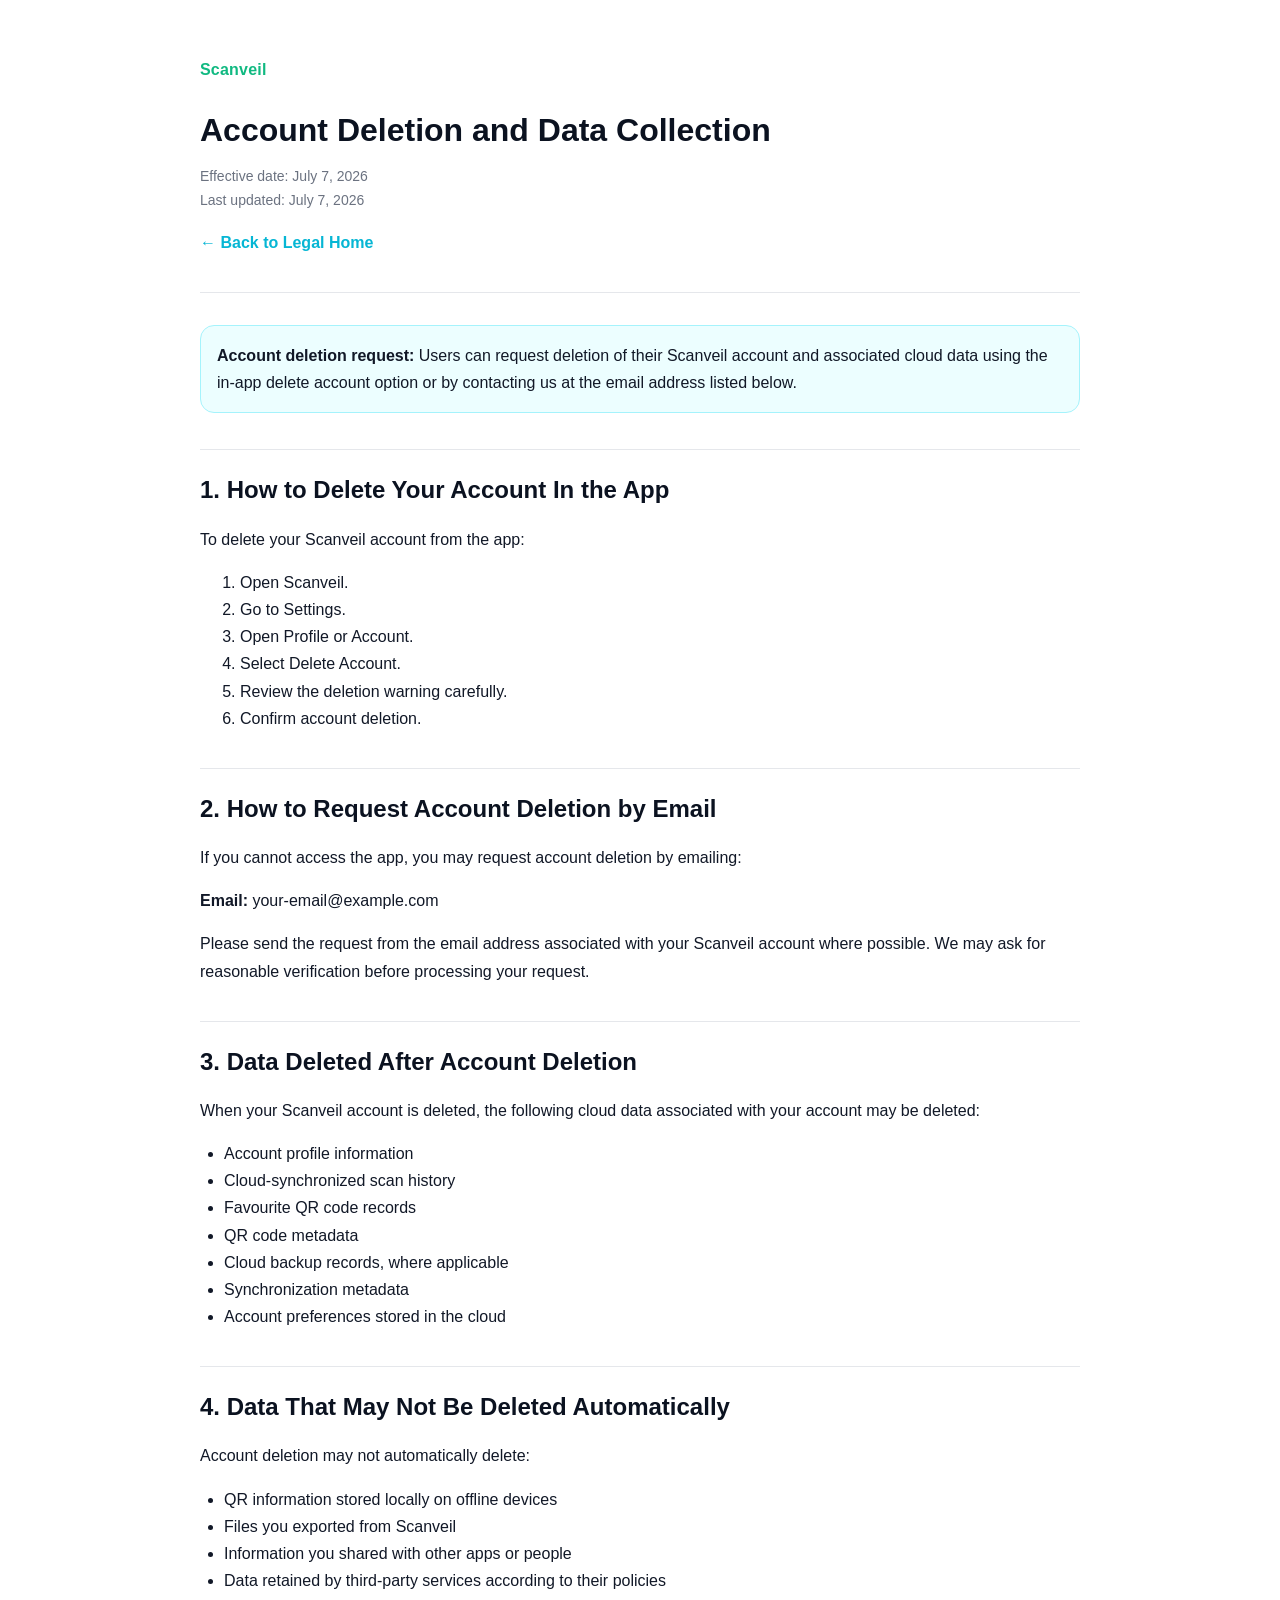
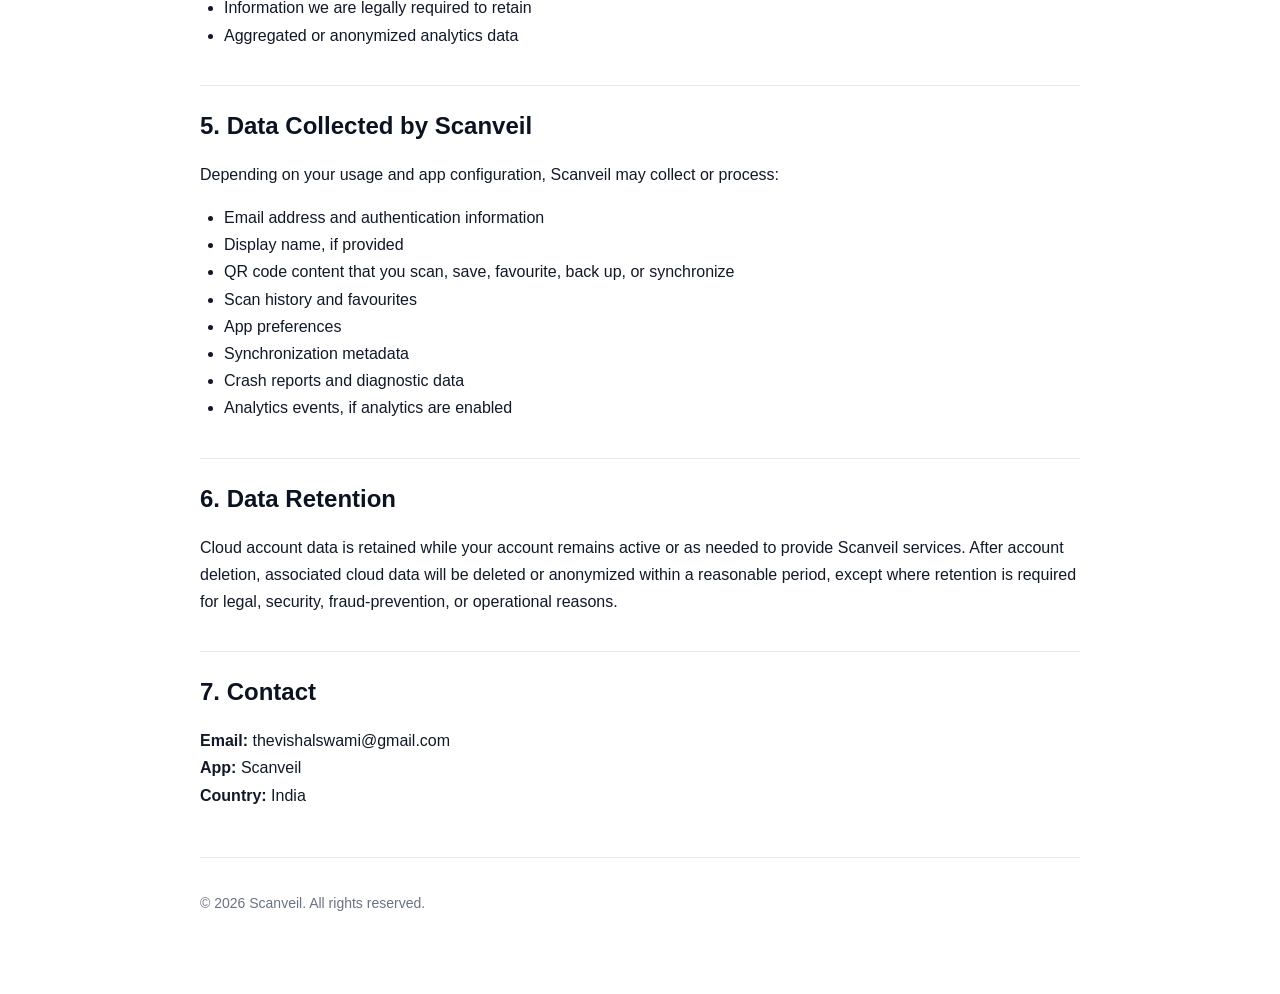
==== docs/account-deletion.html @ b048f6ef "Add account deletion and data collection documentation This document outlines the process for deleti" ====
<!DOCTYPE html>
<html lang="en">
<head>
  <meta charset="UTF-8" />
  <meta name="viewport" content="width=device-width, initial-scale=1.0" />
  <title>Scanveil Account Deletion and Data Collection</title>
  <link rel="stylesheet" href="assets/styles.css" />
</head>
<body>
  <main class="container">
    <section class="header">
      <p class="brand">Scanveil</p>
      <h1>Account Deletion and Data Collection</h1>
      <p class="updated">
        Effective date: July 7, 2026<br />
        Last updated: July 7, 2026
      </p>
      <p><a href="index.html">← Back to Legal Home</a></p>
    </section>

    <section class="notice">
      <strong>Account deletion request:</strong>
      Users can request deletion of their Scanveil account and associated cloud data
      using the in-app delete account option or by contacting us at the email address
      listed below.
    </section>

    <h2>1. How to Delete Your Account In the App</h2>
    <p>
      To delete your Scanveil account from the app:
    </p>
    <ol>
      <li>Open Scanveil.</li>
      <li>Go to Settings.</li>
      <li>Open Profile or Account.</li>
      <li>Select Delete Account.</li>
      <li>Review the deletion warning carefully.</li>
      <li>Confirm account deletion.</li>
    </ol>

    <h2>2. How to Request Account Deletion by Email</h2>
    <p>
      If you cannot access the app, you may request account deletion by emailing:
    </p>
    <p>
      <strong>Email:</strong> your-email@example.com
    </p>
    <p>
      Please send the request from the email address associated with your Scanveil
      account where possible. We may ask for reasonable verification before processing
      your request.
    </p>

    <h2>3. Data Deleted After Account Deletion</h2>
    <p>
      When your Scanveil account is deleted, the following cloud data associated with
      your account may be deleted:
    </p>
    <ul>
      <li>Account profile information</li>
      <li>Cloud-synchronized scan history</li>
      <li>Favourite QR code records</li>
      <li>QR code metadata</li>
      <li>Cloud backup records, where applicable</li>
      <li>Synchronization metadata</li>
      <li>Account preferences stored in the cloud</li>
    </ul>

    <h2>4. Data That May Not Be Deleted Automatically</h2>
    <p>
      Account deletion may not automatically delete:
    </p>
    <ul>
      <li>QR information stored locally on offline devices</li>
      <li>Files you exported from Scanveil</li>
      <li>Information you shared with other apps or people</li>
      <li>Data retained by third-party services according to their policies</li>
      <li>Information we are legally required to retain</li>
      <li>Aggregated or anonymized analytics data</li>
    </ul>

    <h2>5. Data Collected by Scanveil</h2>
    <p>
      Depending on your usage and app configuration, Scanveil may collect or process:
    </p>
    <ul>
      <li>Email address and authentication information</li>
      <li>Display name, if provided</li>
      <li>QR code content that you scan, save, favourite, back up, or synchronize</li>
      <li>Scan history and favourites</li>
      <li>App preferences</li>
      <li>Synchronization metadata</li>
      <li>Crash reports and diagnostic data</li>
      <li>Analytics events, if analytics are enabled</li>
    </ul>

    <h2>6. Data Retention</h2>
    <p>
      Cloud account data is retained while your account remains active or as needed
      to provide Scanveil services. After account deletion, associated cloud data will
      be deleted or anonymized within a reasonable period, except where retention is
      required for legal, security, fraud-prevention, or operational reasons.
    </p>

    <h2>7. Contact</h2>
    <p>
      <strong>Email:</strong> thevishalswami@gmail.com<br />
      <strong>App:</strong> Scanveil<br />
      <strong>Country:</strong> India
    </p>

    <footer class="footer">
      <p>&copy; 2026 Scanveil. All rights reserved.</p>
    </footer>
  </main>
</body>
</html>
---- docs/assets/styles.css ----
:root {
  --bg: #ffffff;
  --text: #111827;
  --muted: #6b7280;
  --heading: #0b1220;
  --primary: #10b981;
  --accent: #06b6d4;
  --border: #e5e7eb;
  --card: #f9fafb;
}

* {
  box-sizing: border-box;
}

body {
  margin: 0;
  font-family: Arial, Helvetica, sans-serif;
  background: var(--bg);
  color: var(--text);
  line-height: 1.7;
}

.container {
  max-width: 920px;
  margin: 0 auto;
  padding: 40px 20px 64px;
}

.header {
  border-bottom: 1px solid var(--border);
  margin-bottom: 32px;
  padding-bottom: 20px;
}

.brand {
  color: var(--primary);
  font-weight: 700;
  letter-spacing: 0.2px;
}

h1, h2, h3 {
  color: var(--heading);
  line-height: 1.3;
}

h1 {
  font-size: 32px;
  margin-bottom: 8px;
}

h2 {
  margin-top: 36px;
  border-top: 1px solid var(--border);
  padding-top: 24px;
}

.updated {
  color: var(--muted);
  font-size: 14px;
}

a {
  color: var(--accent);
  text-decoration: none;
  font-weight: 600;
}

a:hover {
  text-decoration: underline;
}

.card {
  background: var(--card);
  border: 1px solid var(--border);
  border-radius: 14px;
  padding: 18px;
  margin: 16px 0;
}

ul {
  padding-left: 24px;
}

.footer {
  margin-top: 48px;
  padding-top: 20px;
  border-top: 1px solid var(--border);
  color: var(--muted);
  font-size: 14px;
}

.nav {
  display: flex;
  flex-wrap: wrap;
  gap: 12px;
  margin-top: 16px;
}

.nav a {
  padding: 8px 12px;
  border: 1px solid var(--border);
  border-radius: 999px;
  background: #ffffff;
}

.notice {
  background: #ecfeff;
  border: 1px solid #a5f3fc;
  border-radius: 14px;
  padding: 16px;
}
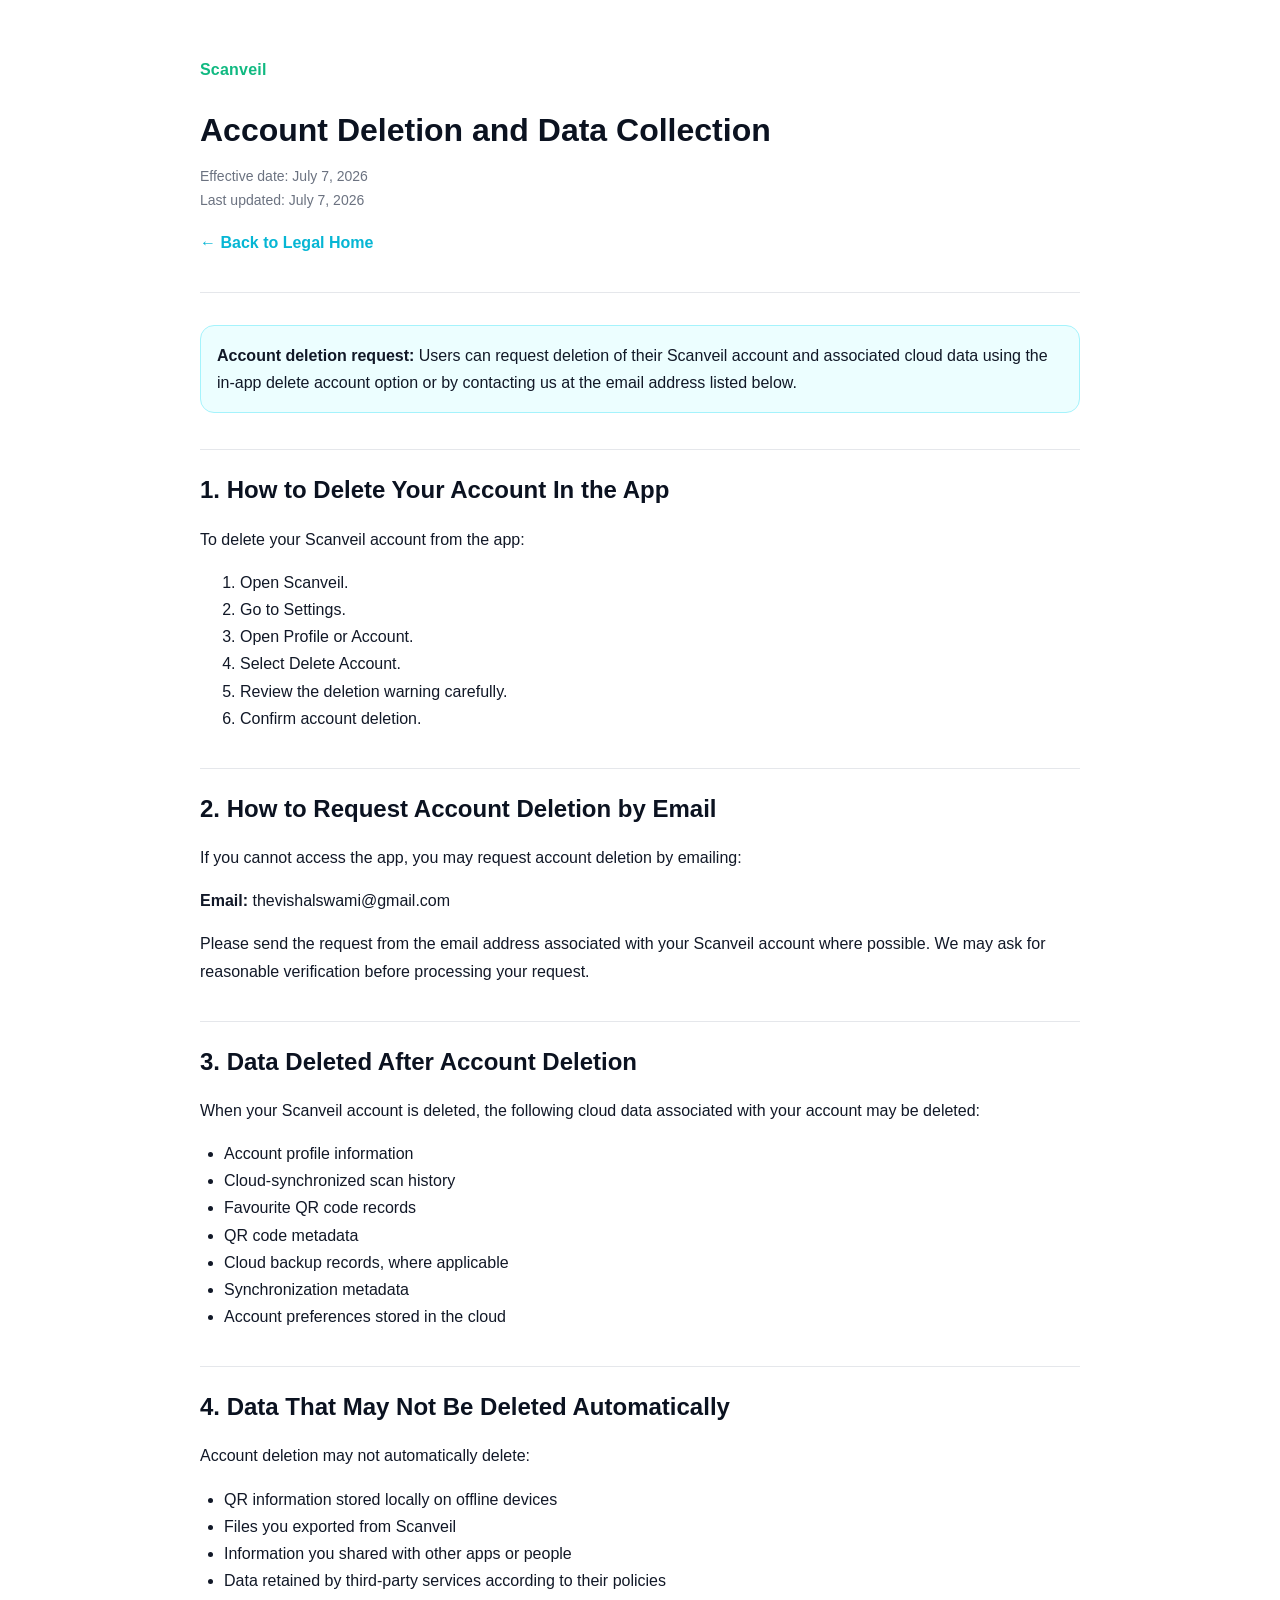
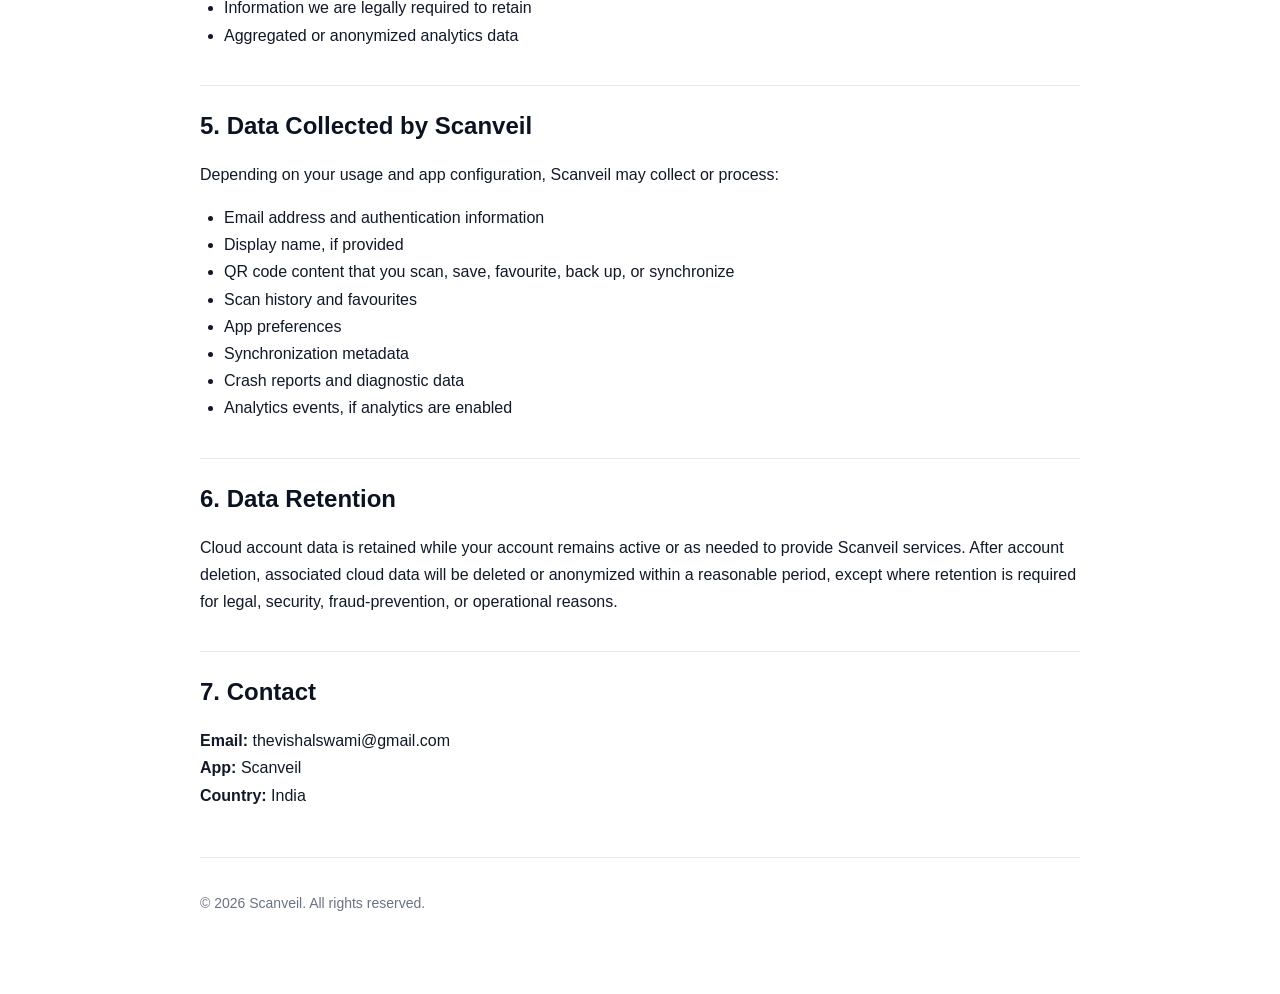
==== commit 5fcdfe20: "Update account deletion email address" ====
--- a/docs/account-deletion.html
+++ b/docs/account-deletion.html
@@ -43,7 +43,7 @@
       If you cannot access the app, you may request account deletion by emailing:
     </p>
     <p>
-      <strong>Email:</strong> your-email@example.com
+      <strong>Email:</strong> thevishalswami@gmail.com
     </p>
     <p>
       Please send the request from the email address associated with your Scanveil
